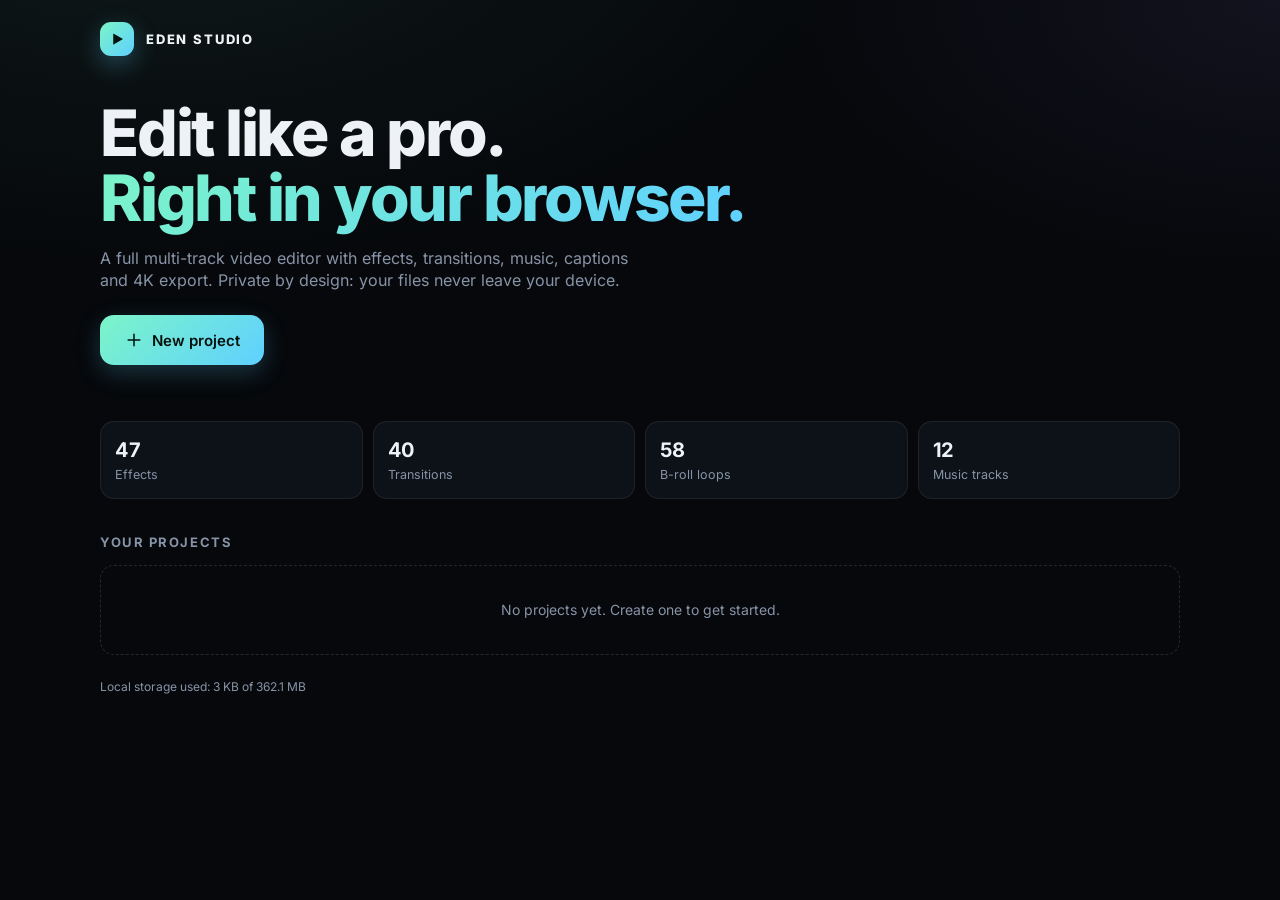
==== index.html @ 26c4d61c "Add files via upload" ====
<!doctype html>
<html lang="en">
<head>
<meta charset="utf-8">
<title>EDEN Studio</title>
<meta name="viewport" content="width=device-width,initial-scale=1">
<meta name="theme-color" content="#07080b">
<meta http-equiv="refresh" content="0; url=docs/">
<link rel="icon" href="docs/assets/icons/favicon.svg" type="image/svg+xml">
<link rel="canonical" href="docs/">
<style>
  html,body{height:100%;margin:0;background:#07080b;color:#a1abbc;font:15px/1.5 system-ui,-apple-system,'Segoe UI',Roboto,sans-serif}
  body{display:grid;place-items:center;text-align:center}
  img{width:64px;height:64px;display:block;margin:0 auto 16px}
  a{color:#6ff2c6}
</style>
</head>
<body>
<main>
  <img src="docs/assets/icons/icon-192.png" alt="" width="64" height="64">
  <p>Opening EDEN Studio…</p>
  <p><a href="docs/">Tap here if it doesn’t open</a></p>
</main>
<script>location.replace('docs/' + location.search + location.hash);</script>
</body>
</html>
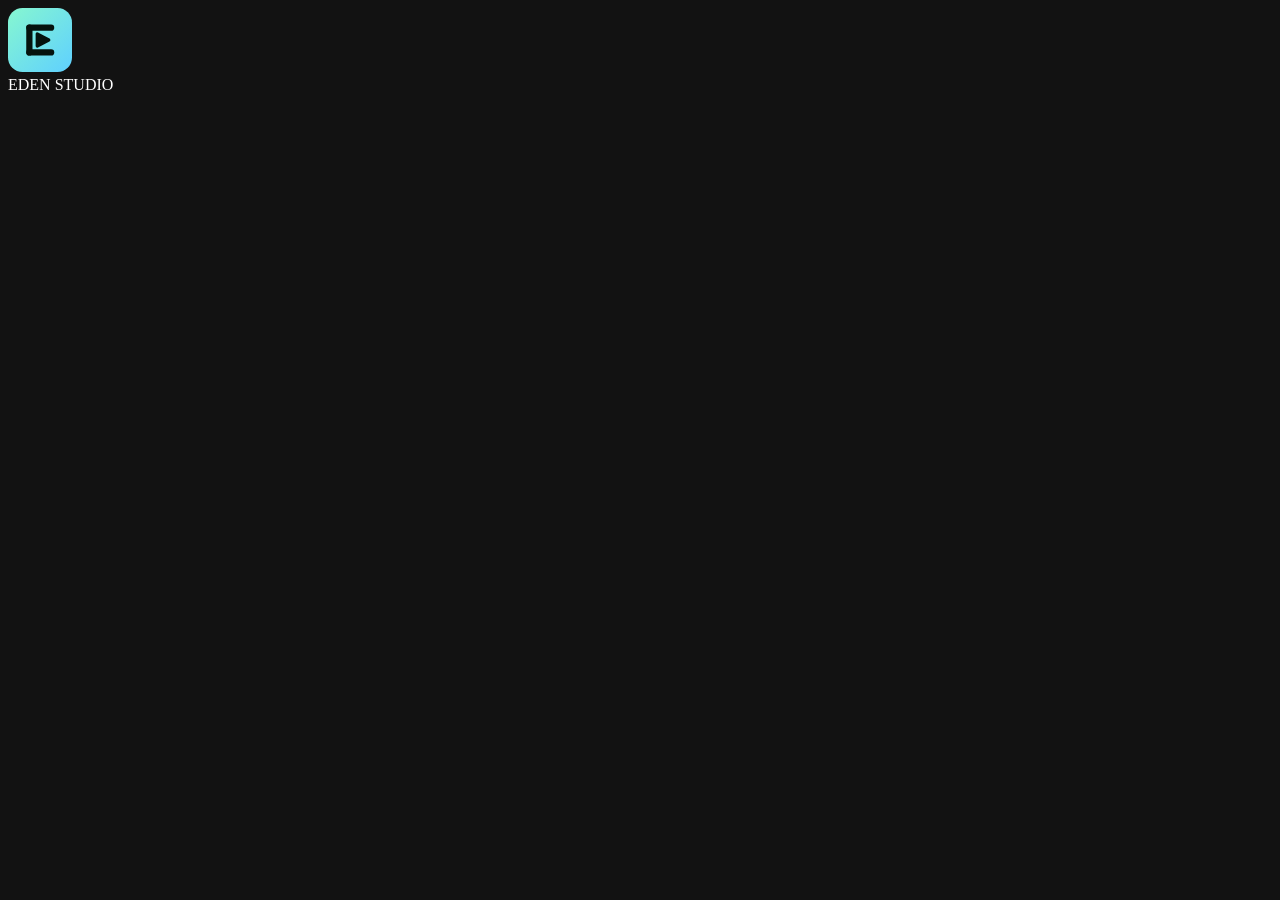
==== commit bcebb993: "Add files via upload" ====
--- a/index.html
+++ b/index.html
@@ -2,25 +2,56 @@
 <html lang="en">
 <head>
 <meta charset="utf-8">
-<title>EDEN Studio</title>
-<meta name="viewport" content="width=device-width,initial-scale=1">
+<title>EDEN Studio — Pro video editor in your browser</title>
+<meta name="viewport" content="width=device-width,initial-scale=1,maximum-scale=1,viewport-fit=cover">
+<meta name="description" content="EDEN Studio: a free, private video editor that runs entirely in your browser. Multi-track timeline, 47 effects, 40 transitions, music, captions and 4K export. Install it on your phone or computer.">
 <meta name="theme-color" content="#07080b">
-<meta http-equiv="refresh" content="0; url=docs/">
-<link rel="icon" href="docs/assets/icons/favicon.svg" type="image/svg+xml">
-<link rel="canonical" href="docs/">
-<style>
-  html,body{height:100%;margin:0;background:#07080b;color:#a1abbc;font:15px/1.5 system-ui,-apple-system,'Segoe UI',Roboto,sans-serif}
-  body{display:grid;place-items:center;text-align:center}
-  img{width:64px;height:64px;display:block;margin:0 auto 16px}
-  a{color:#6ff2c6}
-</style>
+<meta name="color-scheme" content="dark">
+<meta name="application-name" content="EDEN Studio">
+<meta name="apple-mobile-web-app-capable" content="yes">
+<meta name="mobile-web-app-capable" content="yes">
+<meta name="apple-mobile-web-app-status-bar-style" content="black-translucent">
+<meta name="apple-mobile-web-app-title" content="EDEN Studio">
+<meta name="format-detection" content="telephone=no">
+<meta property="og:title" content="EDEN Studio">
+<meta property="og:description" content="A free, private, pro-grade video editor that runs in your browser.">
+<meta property="og:type" content="website">
+<link rel="manifest" href="manifest.webmanifest">
+<link rel="icon" href="assets/icons/favicon.svg" type="image/svg+xml">
+<link rel="icon" href="assets/icons/favicon-32.png" type="image/png" sizes="32x32">
+<link rel="apple-touch-icon" href="assets/icons/apple-touch-icon.png">
+<link rel="preload" href="assets/fonts/inter-latin-600-normal.woff2" as="font" type="font/woff2" crossorigin>
+<link rel="preload" href="assets/fonts/inter-latin-800-normal.woff2" as="font" type="font/woff2" crossorigin>
+<link rel="stylesheet" href="css/fonts.css">
+<link rel="stylesheet" href="css/app.css">
+<link rel="stylesheet" href="css/shell.css">
+<link rel="stylesheet" href="css/stock.css">
+<link rel="stylesheet" href="css/account.css">
 </head>
 <body>
-<main>
-  <img src="docs/assets/icons/icon-192.png" alt="" width="64" height="64">
-  <p>Opening EDEN Studio…</p>
-  <p><a href="docs/">Tap here if it doesn’t open</a></p>
-</main>
-<script>location.replace('docs/' + location.search + location.hash);</script>
+<div class="loading" id="loading" role="status" aria-label="Loading EDEN Studio">
+  <div class="lw">
+    <svg class="logo-mark" viewBox="0 0 512 512" width="64" height="64" aria-hidden="true"><defs><linearGradient id="lgs" x1="0" y1="0" x2="1" y2="1"><stop offset="0" stop-color="#86f7d0"/><stop offset="1" stop-color="#5fd0ff"/></linearGradient></defs><rect width="512" height="512" rx="116" fill="url(#lgs)"/><g fill="#05130e" stroke="#05130e" stroke-linejoin="round" stroke-linecap="round"><rect x="146" y="132" width="50" height="248" rx="25" stroke="none"/><rect x="146" y="132" width="224" height="50" rx="25" stroke="none"/><rect x="146" y="330" width="224" height="50" rx="25" stroke="none"/><path d="M234 208 L234 304 L326 256 Z" stroke-width="26"/></g></svg>
+    <div class="lt">EDEN STUDIO</div>
+  </div>
+</div>
+<div id="app">
+  <section id="home" hidden></section>
+  <section id="editor" hidden>
+    <header class="topbar" id="topbar"></header>
+    <nav class="rail" id="rail" aria-label="Tools"></nav>
+    <aside class="panel" id="panel" aria-label="Library"><div class="sheet-grab" id="panelGrab"><i></i></div><div class="ph"><h3 id="panelTitle"></h3><button class="btn ghost sm icon x" id="panelClose" aria-label="Close"></button></div><div class="pb" id="panelBody"></div></aside>
+    <main class="stage" id="stage">
+      <div class="viewport" id="viewport"><div class="cwrap" id="cwrap"><canvas id="cv" aria-label="Video preview"></canvas><div id="overlay"></div></div><div class="stage-empty" id="stageEmpty" hidden></div></div>
+      <div class="transport" id="transport"></div>
+    </main>
+    <aside class="inspector" id="inspector" aria-label="Clip settings"><div class="sheet-grab" id="inspGrab"><i></i></div><div class="ph"><h3 id="inspTitle">Edit</h3><button class="btn ghost sm icon x" id="inspClose" aria-label="Close"></button></div><div class="pb" id="inspBody"></div></aside>
+    <section class="timeline" id="timeline" aria-label="Timeline"></section>
+  </section>
+</div>
+<div class="scrim" id="scrim"></div>
+<div id="toasts" aria-live="polite"></div>
+<noscript><p style="padding:24px;color:#fff">EDEN Studio needs JavaScript.</p></noscript>
+<script type="module" src="js/app.js"></script>
 </body>
 </html>
--- a/css/account.css
+++ b/css/account.css
@@ -0,0 +1,101 @@
+/* ==========================================================================
+   EDEN Studio — accounts: sign-in screen, Account tab, user chip, version history, library.
+   Loaded after shell.css.
+   ========================================================================== */
+
+/* ------------------------------------------------------------ sign-in screen */
+.auth{position:fixed;inset:0;z-index:90;display:grid;grid-template-columns:1fr;overflow:auto;-webkit-overflow-scrolling:touch;background:
+  radial-gradient(900px 520px at 88% -10%,rgba(95,208,255,.14),transparent 60%),radial-gradient(760px 480px at -8% 100%,rgba(111,242,198,.12),transparent 60%),var(--bg);transition:opacity .35s var(--ease),transform .35s var(--ease)}
+.auth.out{opacity:0;transform:scale(1.015);pointer-events:none}
+.au-art{display:none}
+.au-side{display:grid;place-items:center;padding:calc(var(--safe-t) + 22px) 18px calc(var(--safe-b) + 28px);min-height:100%}
+.au-card{width:min(420px,100%);display:grid;gap:14px;padding:26px 22px 22px;border-radius:var(--r-xl);background:linear-gradient(180deg,rgba(255,255,255,.035),rgba(255,255,255,.01)),var(--panel);border:1px solid var(--line2);box-shadow:var(--shadow);animation:rise .4s var(--ease)}
+.au-card h2{margin:0;font-size:24px;letter-spacing:-.03em}
+.au-sub{margin:-8px 0 2px;color:var(--dim);font-size:13.5px;line-height:1.5}
+.au-form{display:grid;gap:12px}
+.au-form .fld{display:grid;gap:6px}.au-form .fld>span{font-size:12px;font-weight:600;color:var(--dim)}
+.au-pw{position:relative}.au-pw .field{padding-right:44px}
+.au-eye{position:absolute;right:4px;top:0;height:40px;width:40px;display:grid;place-items:center;color:var(--mute);border-radius:10px}.au-eye:hover,.au-eye.on{color:var(--accent)}
+.au-check{display:flex;align-items:center;gap:10px;color:var(--dim);font-size:13px;cursor:pointer}
+.au-check input,.au-ack input{width:18px;height:18px;accent-color:var(--accent);flex:none}
+.au-msg{min-height:0;color:var(--danger);font-size:13px;line-height:1.4}.au-msg:empty{display:none}
+.au-mrow{display:flex;align-items:center;gap:10px;margin-top:-4px}
+.au-meter{display:flex;gap:4px;flex:1}.au-meter i{flex:1;height:4px;border-radius:2px;background:var(--raise3);transition:background .2s}
+.au-meter[data-s="1"] i:nth-child(-n+1){background:var(--danger)}.au-meter[data-s="2"] i:nth-child(-n+2){background:var(--warn)}
+.au-meter[data-s="3"] i:nth-child(-n+3){background:#9be37a}.au-meter[data-s="4"] i{background:var(--ok)}
+.au-ml{color:var(--dim);font-size:12px;min-width:52px;text-align:right}
+.au-links{display:flex;justify-content:space-between;gap:10px;flex-wrap:wrap}
+.au-link{color:var(--accent);font-size:13px;font-weight:600;padding:4px 0}.au-link:hover{text-decoration:underline}
+.au-note{margin:0;color:var(--dim);font-size:12.5px;line-height:1.5}.au-note.ok{color:var(--ok)}
+.au-guestwrap{display:grid;gap:8px;padding-top:12px;border-top:1px solid var(--line)}.au-guestwrap small{color:var(--mute);font-size:12px;line-height:1.45;text-align:center}
+.au-guest{background:transparent}
+.btn.block{width:100%}.btn.lg{height:48px;font-size:15px;border-radius:14px}
+.au-list{display:grid;gap:8px}
+.au-acc{display:flex;align-items:center;gap:12px;padding:10px 12px;border-radius:var(--r);background:var(--bg2);border:1px solid var(--line);text-align:left;width:100%;transition:border-color .15s,background .15s}
+button.au-acc:hover{border-color:var(--accent-line);background:var(--raise)}
+.au-acc>div{flex:1;min-width:0}.au-acc b{display:block;font-size:14px}.au-acc small{color:var(--dim);font-size:12px}.au-acc>svg{color:var(--mute);flex:none}
+.au-list.sm{margin-bottom:12px}.au-acc.static{cursor:default}
+.au-av,.av{display:grid;place-items:center;flex:none;border-radius:50%;color:#07130e;font-weight:800;font-style:normal;width:38px;height:38px;font-size:16px}
+.au-rec{display:grid;gap:14px}
+.au-rec .row{display:flex;gap:8px}
+.au-code{font:700 20px/1.2 ui-monospace,SFMono-Regular,Menlo,Consolas,monospace;letter-spacing:.06em;text-align:center;padding:18px 10px;border-radius:var(--r);background:var(--bg2);border:1px dashed var(--accent-line);color:var(--accent);user-select:all;word-break:break-all}
+.au-ack{display:flex;align-items:center;gap:10px;font-size:13.5px;cursor:pointer}
+
+@media (min-width:900px){
+  .auth{grid-template-columns:minmax(0,1.1fr) minmax(0,.9fr)}
+  .au-art{display:grid;align-content:center;gap:22px;padding:60px 56px 60px max(56px,6vw);max-width:660px;justify-self:end}
+  .au-brand{display:flex;align-items:center;gap:12px}.au-brand b{display:block;font-size:20px;letter-spacing:-.02em}.au-brand span{display:block;font-size:11px;letter-spacing:.32em;color:var(--dim)}
+  .au-art h1{margin:0;font-size:clamp(38px,4.6vw,60px);line-height:1.02;letter-spacing:-.045em}
+  .au-art h1 em{font-style:normal;background:var(--grad);-webkit-background-clip:text;background-clip:text;color:transparent}
+  .au-art p{margin:0;color:var(--dim);font-size:16px;line-height:1.55;max-width:470px}
+  .au-pts{list-style:none;margin:6px 0 0;padding:0;display:grid;gap:10px}.au-pts li{display:flex;align-items:center;gap:10px;color:var(--text);font-size:14.5px}.au-pts svg{color:var(--accent)}
+}
+
+/* ------------------------------------------------------------ account tab */
+.v-acct{max-width:720px}
+.acct-card{display:grid;gap:12px;padding:18px;border-radius:var(--r-lg);background:var(--panel);border:1px solid var(--line)}
+.acct-card h3{margin:0;font-size:15px;letter-spacing:-.01em}
+.acct-card.me{grid-template-columns:auto 1fr;align-items:center;gap:16px}
+.acct-card.cta{grid-template-columns:1fr auto;align-items:center;gap:14px;border-color:var(--accent-line);background:var(--accent-soft)}
+.acct-card.cta small{display:block;color:var(--dim);font-size:12.5px;margin-top:3px;line-height:1.4}
+.ac-main{display:grid;gap:8px;min-width:0}.ac-main small{color:var(--dim);font-size:12.5px}.ac-name{font-size:20px}
+.ac-edit{display:grid;gap:4px}.ac-edit>span{font-size:11.5px;font-weight:600;color:var(--mute)}
+.ac-edit .field{max-width:320px;font-weight:700;font-size:15px}
+.au-colors{display:flex;gap:8px;flex-wrap:wrap}.au-colors button{width:24px;height:24px;border-radius:50%;border:2px solid transparent;box-shadow:0 0 0 1px var(--line2)}.au-colors button.on{border-color:var(--text);box-shadow:0 0 0 2px var(--bg)}
+.stats{display:grid;grid-template-columns:repeat(3,1fr);gap:10px}
+.stats>div{padding:12px;border-radius:var(--r);background:var(--bg2);border:1px solid var(--line)}.stats b{display:block;font-size:20px;letter-spacing:-.02em}.stats small{color:var(--dim);font-size:12px}
+.acct-card .row{display:flex;gap:10px}.acct-card .row.wrap{flex-wrap:wrap}
+.pref{display:flex;align-items:center;justify-content:space-between;gap:16px}.pref small{display:block;color:var(--dim);font-size:12.5px;margin-top:2px;line-height:1.4}
+.btn.danger{color:var(--danger);border-color:rgba(255,95,126,.3)}.btn.danger:hover{background:rgba(255,95,126,.1)}
+
+/* sidebar user chip */
+.userchip{display:flex;align-items:center;gap:10px;width:100%;padding:8px 10px;border-radius:12px;text-align:left;color:var(--text);transition:background .15s}
+.userchip:hover,.userchip.on{background:rgba(255,255,255,.06)}
+.userchip .av{width:30px;height:30px;font-size:13px}
+.userchip div{min-width:0;flex:1}.userchip b{display:block;font-size:13px;white-space:nowrap;overflow:hidden;text-overflow:ellipsis}.userchip small{display:block;color:var(--mute);font-size:11px}
+
+/* phones: six items in the tab bar */
+.tabbar.six{grid-template-columns:1fr 1fr 60px 1fr 1fr 1fr}
+.tabbar.six .tab{font-size:9.8px}
+
+/* ------------------------------------------------------------ version history + library (editor panels) */
+.ver-list{display:grid;gap:8px}
+.ver{display:flex;align-items:center;gap:12px;padding:10px 12px;border-radius:var(--r);background:var(--raise);border:1px solid var(--line)}
+.ver>div{flex:1;min-width:0}.ver b{display:block;font-size:13px}.ver small{color:var(--dim);font-size:12px}
+.lib-empty{padding:18px;text-align:center;color:var(--dim);font-size:13px;border:1px dashed var(--line2);border-radius:var(--r)}
+
+@media (max-width:520px){
+  .acct-card.me{grid-template-columns:1fr;justify-items:start}
+  .acct-card.cta{grid-template-columns:1fr}
+  .stats{grid-template-columns:1fr 1fr 1fr}.stats b{font-size:17px}
+}
+
+/* Studio tools */
+.studio-list{display:flex;flex-direction:column;gap:8px;margin-top:4px}
+.studio-item{display:flex;flex-direction:column;align-items:flex-start;gap:2px;text-align:left;padding:12px 14px;height:auto;border:1px solid var(--line,#ffffff1a);border-radius:12px}
+.studio-item small{opacity:.65;font-weight:400;white-space:normal}
+.studio-btn span{margin-left:6px}
+.ver{display:flex;align-items:center;justify-content:space-between;gap:10px;padding:10px 0;border-bottom:1px solid var(--line,#ffffff14)}
+.ver small{display:block;opacity:.6}
+.ver div:last-child{display:flex;gap:6px}
+@media(max-width:560px){.studio-btn span{display:none}.studio-btn{padding:0 10px}}
